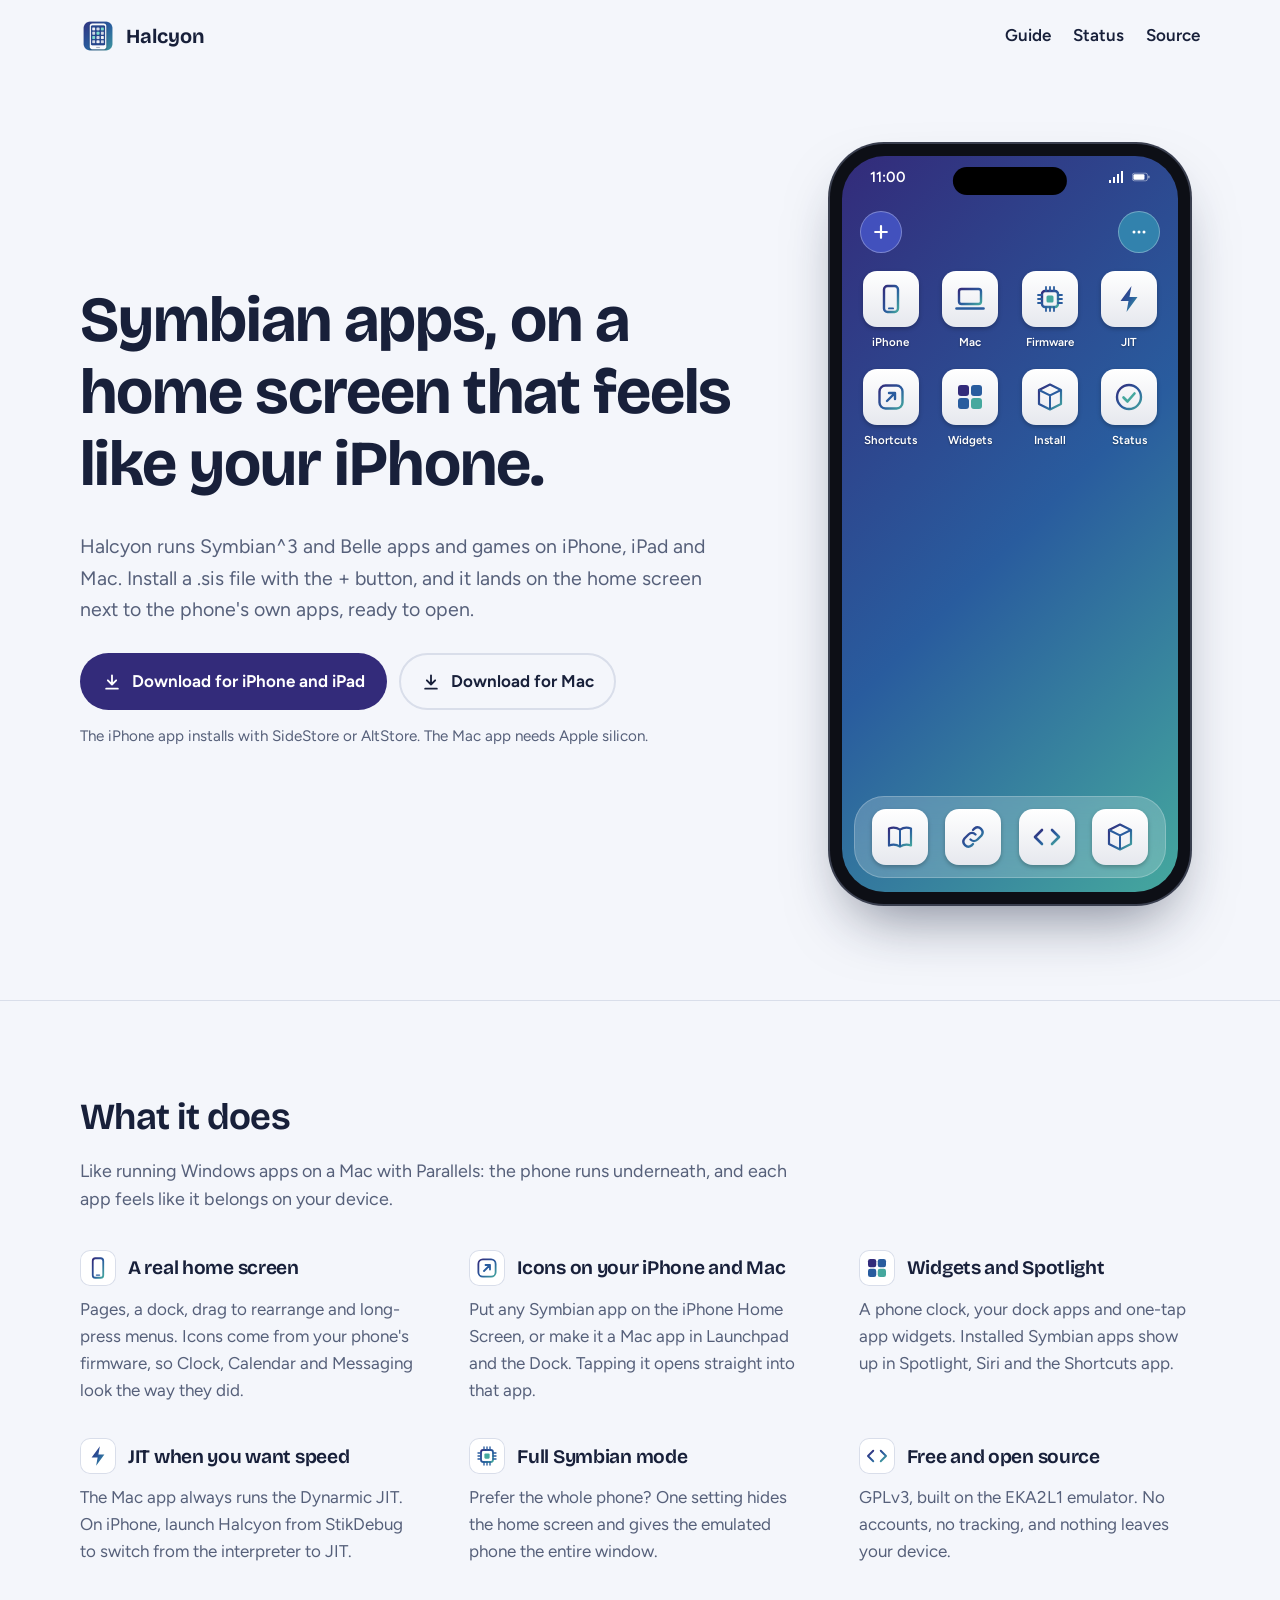
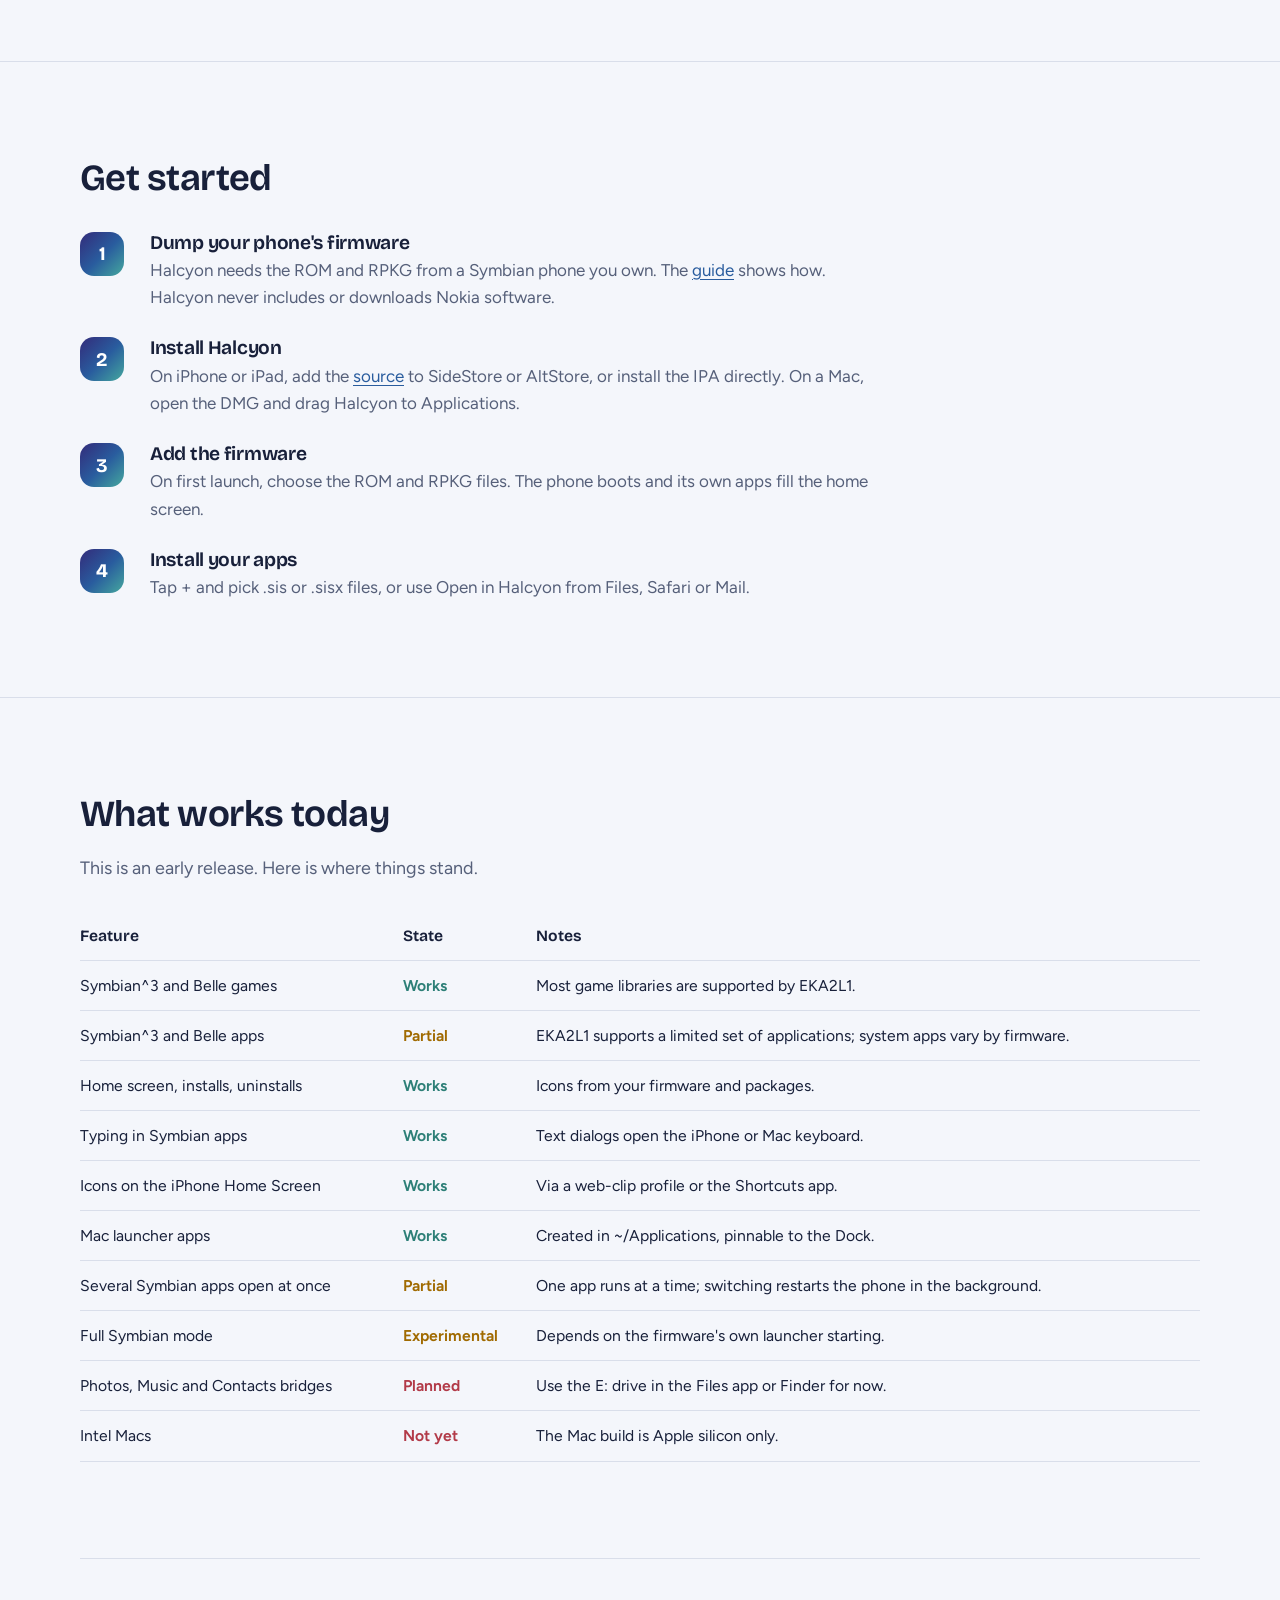
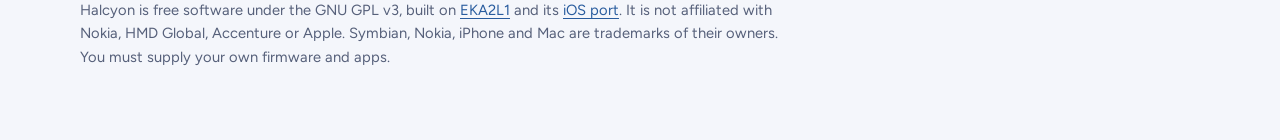
==== site/index.html @ ec20c29f "Halcyon: Symbian emulator shell for iPhone, iPad and Mac SwiftUI home screen over the EKA2L1 core (i" ====
<!doctype html>
<html lang="en">
<head>
  <meta charset="utf-8">
  <meta name="viewport" content="width=device-width, initial-scale=1">
  <title>Halcyon · Symbian apps on iPhone, iPad and Mac</title>
  <meta name="description" content="Halcyon runs Symbian^3 and Belle apps on iPhone, iPad and Mac from an iPhone-style home screen. Free and open source, built on EKA2L1.">
  <meta name="theme-color" content="#332b7a">
  <link rel="icon" href="assets/favicon.png">
  <link rel="apple-touch-icon" href="assets/apple-touch-icon.png">
  <link rel="preconnect" href="https://fonts.googleapis.com">
  <link rel="preconnect" href="https://fonts.gstatic.com" crossorigin>
  <link href="https://fonts.googleapis.com/css2?family=Bricolage+Grotesque:opsz,wght@12..96,600;12..96,700&family=Figtree:wght@400;500;600;700&display=swap" rel="stylesheet">
  <link rel="stylesheet" href="style.css">
</head>
<body>
  <svg width="0" height="0" style="position:absolute" aria-hidden="true">
    <defs>
      <linearGradient id="g" x1="0" y1="0" x2="1" y2="1">
        <stop offset="0" stop-color="#332b7a"/><stop offset=".55" stop-color="#295c9e"/><stop offset="1" stop-color="#45a89e"/>
      </linearGradient>
    </defs>
    <symbol id="i-phone" viewBox="0 0 32 32"><rect x="9" y="3" width="14" height="26" rx="3.5" fill="none" stroke="url(#g)" stroke-width="2.4"/><rect x="13" y="24.5" width="6" height="1.8" rx=".9" fill="#295c9e"/></symbol>
    <symbol id="i-mac" viewBox="0 0 32 32"><rect x="5" y="6" width="22" height="15" rx="2.5" fill="none" stroke="url(#g)" stroke-width="2.4"/><path d="M2.5 25.5h27" stroke="#295c9e" stroke-width="2.6" stroke-linecap="round"/></symbol>
    <symbol id="i-book" viewBox="0 0 32 32"><path d="M5 7.5c4-1.6 7.5-1.2 11 1.2 3.5-2.4 7-2.8 11-1.2v17c-4-1.6-7.5-1.2-11 1.2-3.5-2.4-7-2.8-11-1.2z" fill="none" stroke="url(#g)" stroke-width="2.2" stroke-linejoin="round"/><path d="M16 8.7v17" stroke="#295c9e" stroke-width="2"/></symbol>
    <symbol id="i-bolt" viewBox="0 0 32 32"><path d="M18.5 3 7.5 18h8l-2 11 11-15h-8z" fill="url(#g)"/></symbol>
    <symbol id="i-chip" viewBox="0 0 32 32"><rect x="8" y="8" width="16" height="16" rx="3" fill="none" stroke="url(#g)" stroke-width="2.4"/><rect x="12.5" y="12.5" width="7" height="7" rx="1.5" fill="#45a89e"/><path d="M12 4v4M16 4v4M20 4v4M12 24v4M16 24v4M20 24v4M4 12h4M4 16h4M4 20h4M24 12h4M24 16h4M24 20h4" stroke="#295c9e" stroke-width="1.8" stroke-linecap="round"/></symbol>
    <symbol id="i-shortcut" viewBox="0 0 32 32"><rect x="4.5" y="4.5" width="23" height="23" rx="6" fill="none" stroke="url(#g)" stroke-width="2.4"/><path d="M12 20 20 12M14 12h6v6" fill="none" stroke="#295c9e" stroke-width="2.4" stroke-linecap="round" stroke-linejoin="round"/></symbol>
    <symbol id="i-widgets" viewBox="0 0 32 32"><rect x="4" y="4" width="11" height="11" rx="3" fill="#332b7a"/><rect x="17" y="4" width="11" height="11" rx="3" fill="#295c9e"/><rect x="4" y="17" width="11" height="11" rx="3" fill="#295c9e"/><rect x="17" y="17" width="11" height="11" rx="3" fill="#45a89e"/></symbol>
    <symbol id="i-code" viewBox="0 0 32 32"><path d="m11 9-7 7 7 7M21 9l7 7-7 7" fill="none" stroke="url(#g)" stroke-width="2.6" stroke-linecap="round" stroke-linejoin="round"/></symbol>
    <symbol id="i-check" viewBox="0 0 32 32"><circle cx="16" cy="16" r="12" fill="none" stroke="url(#g)" stroke-width="2.4"/><path d="m10.5 16.5 4 4 7-8" fill="none" stroke="#45a89e" stroke-width="2.6" stroke-linecap="round" stroke-linejoin="round"/></symbol>
    <symbol id="i-box" viewBox="0 0 32 32"><path d="M16 3.5 27 9v14l-11 5.5L5 23V9z" fill="none" stroke="url(#g)" stroke-width="2.2" stroke-linejoin="round"/><path d="M5 9l11 5.5L27 9M16 14.5V28" fill="none" stroke="#295c9e" stroke-width="2"/></symbol>
    <symbol id="i-link" viewBox="0 0 32 32"><path d="M13.5 18.5a5 5 0 0 0 7 0l4-4a5 5 0 0 0-7-7l-1.5 1.5M18.5 13.5a5 5 0 0 0-7 0l-4 4a5 5 0 0 0 7 7l1.5-1.5" fill="none" stroke="url(#g)" stroke-width="2.4" stroke-linecap="round"/></symbol>
    <symbol id="i-plus" viewBox="0 0 24 24"><path d="M12 5v14M5 12h14" stroke="currentColor" stroke-width="2.6" stroke-linecap="round"/></symbol>
    <symbol id="i-more" viewBox="0 0 24 24"><circle cx="6" cy="12" r="1.8" fill="currentColor"/><circle cx="12" cy="12" r="1.8" fill="currentColor"/><circle cx="18" cy="12" r="1.8" fill="currentColor"/></symbol>
    <symbol id="i-dl" viewBox="0 0 24 24"><path d="M12 4v11m-5-5 5 5 5-5M5 20h14" fill="none" stroke="currentColor" stroke-width="2.2" stroke-linecap="round" stroke-linejoin="round"/></symbol>
  </svg>

  <header class="wrap site-header">
    <a class="brand" href="./"><img src="assets/icon-512.png" alt="">Halcyon</a>
    <nav class="site-nav" aria-label="Main">
      <a href="guide.html">Guide</a>
      <a href="#status">Status</a>
      <a href="https://github.com/__REPO__">Source</a>
    </nav>
  </header>

  <main>
    <section class="wrap hero">
      <div>
        <h1>Symbian apps, on a home screen that feels like your iPhone.</h1>
        <p class="lede">Halcyon runs Symbian^3 and Belle apps and games on iPhone, iPad and Mac. Install a .sis file with the + button, and it lands on the home screen next to the phone's own apps, ready to open.</p>
        <div class="downloads">
          <a class="button primary" id="dl-ipa" href="https://github.com/__REPO__/releases/latest">
            <svg aria-hidden="true"><use href="#i-dl"/></svg>Download for iPhone and iPad
          </a>
          <a class="button secondary" id="dl-dmg" href="https://github.com/__REPO__/releases/latest">
            <svg aria-hidden="true"><use href="#i-dl"/></svg>Download for Mac
          </a>
        </div>
        <p class="release-line" id="release-line">The iPhone app installs with SideStore or AltStore. The Mac app needs Apple silicon.</p>
      </div>

      <div class="phone" aria-label="Halcyon's home screen. Each icon opens a part of this site.">
        <div class="screen">
          <div class="island" aria-hidden="true"></div>
          <div class="status" aria-hidden="true">
            <span class="clock" id="clock">9:41</span>
            <span class="icons">
              <svg viewBox="0 0 18 12"><path d="M1 9h2v3H1zM5 6h2v6H5zM9 3h2v9H9zM13 0h2v12h-2z" fill="#fff"/></svg>
              <svg viewBox="0 0 26 12"><rect x=".5" y=".5" width="22" height="11" rx="3" fill="none" stroke="#fff" opacity=".6"/><rect x="2" y="2" width="16" height="8" rx="1.6" fill="#fff"/><rect x="23.5" y="4" width="1.8" height="4" rx=".9" fill="#fff" opacity=".6"/></svg>
            </span>
          </div>

          <div class="home-top">
            <button class="round plus" type="button" id="plus" aria-label="What the + button does" aria-controls="sheet">
              <svg aria-hidden="true"><use href="#i-plus"/></svg>
            </button>
            <a class="round more" href="guide.html#start" aria-label="Guide">
              <svg aria-hidden="true"><use href="#i-more"/></svg>
            </a>
          </div>

          <ul class="grid">
            <li><a class="app" id="tile-ipa" href="https://github.com/__REPO__/releases/latest"><span class="tile"><svg aria-hidden="true"><use href="#i-phone"/></svg></span>iPhone</a></li>
            <li><a class="app" id="tile-dmg" href="https://github.com/__REPO__/releases/latest"><span class="tile"><svg aria-hidden="true"><use href="#i-mac"/></svg></span>Mac</a></li>
            <li><a class="app" href="guide.html#firmware"><span class="tile"><svg aria-hidden="true"><use href="#i-chip"/></svg></span>Firmware</a></li>
            <li><a class="app" href="guide.html#jit"><span class="tile"><svg aria-hidden="true"><use href="#i-bolt"/></svg></span>JIT</a></li>
            <li><a class="app" href="guide.html#shortcuts"><span class="tile"><svg aria-hidden="true"><use href="#i-shortcut"/></svg></span>Shortcuts</a></li>
            <li><a class="app" href="guide.html#widgets"><span class="tile"><svg aria-hidden="true"><use href="#i-widgets"/></svg></span>Widgets</a></li>
            <li><a class="app" href="guide.html#iphone"><span class="tile"><svg aria-hidden="true"><use href="#i-box"/></svg></span>Install</a></li>
            <li><a class="app" href="#status"><span class="tile"><svg aria-hidden="true"><use href="#i-check"/></svg></span>Status</a></li>
          </ul>

          <div class="dock">
            <a class="app" href="guide.html"><span class="tile"><svg aria-hidden="true"><use href="#i-book"/></svg></span><span class="name">Guide</span></a>
            <a class="app" href="apps.json"><span class="tile"><svg aria-hidden="true"><use href="#i-link"/></svg></span><span class="name">SideStore and AltStore source</span></a>
            <a class="app" href="https://github.com/__REPO__"><span class="tile"><svg aria-hidden="true"><use href="#i-code"/></svg></span><span class="name">Source code</span></a>
            <a class="app" href="https://github.com/__REPO__/releases"><span class="tile"><svg aria-hidden="true"><use href="#i-box"/></svg></span><span class="name">All releases</span></a>
          </div>

          <div class="sheet" id="sheet" role="dialog" aria-modal="false" aria-labelledby="sheet-title" data-open="false" hidden>
            <h3 id="sheet-title">The + button installs apps</h3>
            <p>In Halcyon, + opens the file picker. Choose a .sis or .sisx file and the app installs into the emulated phone, then appears on the next free spot on the home screen.</p>
            <button class="close" type="button" id="sheet-close">Got it</button>
          </div>
        </div>
      </div>
    </section>

    <section class="section" id="features">
      <div class="wrap">
        <h2>What it does</h2>
        <p class="intro">Like running Windows apps on a Mac with Parallels: the phone runs underneath, and each app feels like it belongs on your device.</p>
        <div class="features">
          <div class="feature">
            <h3><svg aria-hidden="true"><use href="#i-phone"/></svg>A real home screen</h3>
            <p>Pages, a dock, drag to rearrange and long-press menus. Icons come from your phone's firmware, so Clock, Calendar and Messaging look the way they did.</p>
          </div>
          <div class="feature">
            <h3><svg aria-hidden="true"><use href="#i-shortcut"/></svg>Icons on your iPhone and Mac</h3>
            <p>Put any Symbian app on the iPhone Home Screen, or make it a Mac app in Launchpad and the Dock. Tapping it opens straight into that app.</p>
          </div>
          <div class="feature">
            <h3><svg aria-hidden="true"><use href="#i-widgets"/></svg>Widgets and Spotlight</h3>
            <p>A phone clock, your dock apps and one-tap app widgets. Installed Symbian apps show up in Spotlight, Siri and the Shortcuts app.</p>
          </div>
          <div class="feature">
            <h3><svg aria-hidden="true"><use href="#i-bolt"/></svg>JIT when you want speed</h3>
            <p>The Mac app always runs the Dynarmic JIT. On iPhone, launch Halcyon from StikDebug to switch from the interpreter to JIT.</p>
          </div>
          <div class="feature">
            <h3><svg aria-hidden="true"><use href="#i-chip"/></svg>Full Symbian mode</h3>
            <p>Prefer the whole phone? One setting hides the home screen and gives the emulated phone the entire window.</p>
          </div>
          <div class="feature">
            <h3><svg aria-hidden="true"><use href="#i-code"/></svg>Free and open source</h3>
            <p>GPLv3, built on the EKA2L1 emulator. No accounts, no tracking, and nothing leaves your device.</p>
          </div>
        </div>
      </div>
    </section>

    <section class="section" id="install">
      <div class="wrap">
        <h2>Get started</h2>
        <ol class="steps">
          <li>
            <div>
              <h3>Dump your phone's firmware</h3>
              <p>Halcyon needs the ROM and RPKG from a Symbian phone you own. The <a href="guide.html#firmware">guide</a> shows how. Halcyon never includes or downloads Nokia software.</p>
            </div>
          </li>
          <li>
            <div>
              <h3>Install Halcyon</h3>
              <p>On iPhone or iPad, add the <a href="apps.json">source</a> to SideStore or AltStore, or install the IPA directly. On a Mac, open the DMG and drag Halcyon to Applications.</p>
            </div>
          </li>
          <li>
            <div>
              <h3>Add the firmware</h3>
              <p>On first launch, choose the ROM and RPKG files. The phone boots and its own apps fill the home screen.</p>
            </div>
          </li>
          <li>
            <div>
              <h3>Install your apps</h3>
              <p>Tap + and pick .sis or .sisx files, or use Open in Halcyon from Files, Safari or Mail.</p>
            </div>
          </li>
        </ol>
      </div>
    </section>

    <section class="section" id="status">
      <div class="wrap">
        <h2>What works today</h2>
        <p class="intro">This is an early release. Here is where things stand.</p>
        <table class="status-table">
          <thead><tr><th scope="col">Feature</th><th scope="col">State</th><th scope="col">Notes</th></tr></thead>
          <tbody>
            <tr><td>Symbian^3 and Belle games</td><td class="state yes">Works</td><td>Most game libraries are supported by EKA2L1.</td></tr>
            <tr><td>Symbian^3 and Belle apps</td><td class="state partial">Partial</td><td>EKA2L1 supports a limited set of applications; system apps vary by firmware.</td></tr>
            <tr><td>Home screen, installs, uninstalls</td><td class="state yes">Works</td><td>Icons from your firmware and packages.</td></tr>
            <tr><td>Typing in Symbian apps</td><td class="state yes">Works</td><td>Text dialogs open the iPhone or Mac keyboard.</td></tr>
            <tr><td>Icons on the iPhone Home Screen</td><td class="state yes">Works</td><td>Via a web-clip profile or the Shortcuts app.</td></tr>
            <tr><td>Mac launcher apps</td><td class="state yes">Works</td><td>Created in ~/Applications, pinnable to the Dock.</td></tr>
            <tr><td>Several Symbian apps open at once</td><td class="state partial">Partial</td><td>One app runs at a time; switching restarts the phone in the background.</td></tr>
            <tr><td>Full Symbian mode</td><td class="state partial">Experimental</td><td>Depends on the firmware's own launcher starting.</td></tr>
            <tr><td>Photos, Music and Contacts bridges</td><td class="state no">Planned</td><td>Use the E: drive in the Files app or Finder for now.</td></tr>
            <tr><td>Intel Macs</td><td class="state no">Not yet</td><td>The Mac build is Apple silicon only.</td></tr>
          </tbody>
        </table>
      </div>
    </section>
  </main>

  <footer class="wrap site-footer">
    <p>Halcyon is free software under the GNU GPL v3, built on <a href="https://github.com/EKA2L1/EKA2L1">EKA2L1</a> and its <a href="https://github.com/mtwm1234/EKA2L1_IOS">iOS port</a>. It is not affiliated with Nokia, HMD Global, Accenture or Apple. Symbian, Nokia, iPhone and Mac are trademarks of their owners. You must supply your own firmware and apps.</p>
  </footer>

  <script src="app.js" defer></script>
</body>
</html>
---- site/style.css ----
/* Halcyon website. Palette taken from the app's wallpaper and icon. */
:root {
  --indigo: #332b7a;
  --cobalt: #295c9e;
  --teal: #45a89e;
  --teal-deep: #2d7f77;
  --paper: #f4f6fb;
  --ink: #18203a;
  --muted: #56607a;
  --line: #d9deea;
  --tile: #ffffff;
  --radius-s: 10px;
  --radius-m: 18px;
  --wallpaper: linear-gradient(135deg, #332b7a 0%, #295c9e 52%, #45a89e 100%);
  --measure: 66ch;
  --display: "Bricolage Grotesque", "Avenir Next", system-ui, sans-serif;
  --body: "Figtree", system-ui, -apple-system, "Segoe UI", sans-serif;
  color-scheme: light;
}

@media (prefers-color-scheme: dark) {
  :root {
    --paper: #12172b;
    --ink: #e8ecf7;
    --muted: #a3acc4;
    --line: #2b3352;
    --tile: #f7f8fc;
    color-scheme: dark;
  }
}

* { box-sizing: border-box; }

html { scroll-behavior: smooth; }
@media (prefers-reduced-motion: reduce) {
  html { scroll-behavior: auto; }
  *, *::before, *::after { animation: none !important; transition: none !important; }
}

body {
  margin: 0;
  background: var(--paper);
  color: var(--ink);
  font: 400 1.0625rem/1.6 var(--body);
  -webkit-font-smoothing: antialiased;
}

a { color: var(--cobalt); text-underline-offset: 0.18em; }
@media (prefers-color-scheme: dark) { a { color: #8fb3ff; } }
a:focus-visible, button:focus-visible, summary:focus-visible {
  outline: 3px solid var(--teal);
  outline-offset: 3px;
  border-radius: 6px;
}

h1, h2, h3 {
  font-family: var(--display);
  line-height: 1.12;
  letter-spacing: -0.015em;
  margin: 0 0 0.5em;
}
h1 { font-size: clamp(2.4rem, 5.2vw, 4rem); font-weight: 700; }
h2 { font-size: clamp(1.7rem, 3vw, 2.3rem); font-weight: 650; }
h3 { font-size: 1.2rem; font-weight: 650; }
p { margin: 0 0 1em; max-width: var(--measure); }

.wrap { width: min(1120px, 100% - 40px); margin-inline: auto; }

/* ---- Header ---------------------------------------------------------- */
.site-header {
  display: flex;
  align-items: center;
  justify-content: space-between;
  padding-block: 18px;
}
.brand {
  display: flex;
  align-items: center;
  gap: 10px;
  font: 700 1.25rem/1 var(--display);
  color: inherit;
  text-decoration: none;
}
.brand img { width: 36px; height: 36px; }
.site-nav { display: flex; gap: 22px; font-weight: 600; }
.site-nav a { color: inherit; text-decoration: none; }
.site-nav a:hover { text-decoration: underline; }

/* ---- Hero ------------------------------------------------------------ */
.hero {
  display: grid;
  grid-template-columns: minmax(0, 1.1fr) minmax(300px, 380px);
  gap: clamp(32px, 6vw, 88px);
  align-items: center;
  padding-block: clamp(24px, 6vw, 72px) clamp(48px, 8vw, 96px);
}
.hero p.lede { font-size: 1.22rem; color: var(--muted); max-width: 34em; }

.downloads { display: flex; flex-wrap: wrap; gap: 12px; margin: 28px 0 14px; }
.button {
  display: inline-flex;
  align-items: center;
  gap: 10px;
  padding: 13px 20px;
  border-radius: 999px;
  font-weight: 650;
  text-decoration: none;
  border: 2px solid transparent;
}
.button svg { width: 20px; height: 20px; flex: none; }
.button.primary { background: var(--indigo); color: #fff; }
.button.primary:hover { background: #3f369a; }
.button.secondary { border-color: var(--line); color: var(--ink); background: transparent; }
.button.secondary:hover { border-color: var(--cobalt); }
.release-line { font-size: 0.95rem; color: var(--muted); }

/* ---- The phone ------------------------------------------------------- */
.phone {
  justify-self: center;
  width: min(100%, 360px);
  aspect-ratio: 9 / 19;
  border-radius: 54px;
  padding: 12px;
  background: #0d0f16;
  box-shadow: 0 0 0 2px #3a3f4f, 0 30px 60px -20px rgba(24, 32, 58, 0.55);
  position: relative;
}
.screen {
  position: relative;
  height: 100%;
  border-radius: 43px;
  overflow: hidden;
  background: var(--wallpaper);
  color: #fff;
  display: flex;
  flex-direction: column;
}
.island {
  position: absolute;
  top: 11px;
  left: 50%;
  width: 34%;
  height: 28px;
  transform: translateX(-50%);
  background: #000;
  border-radius: 20px;
  z-index: 3;
}
.status {
  display: flex;
  justify-content: space-between;
  padding: 14px 28px 0;
  font: 600 0.92rem/1 var(--body);
}
.status .clock { min-width: 3em; }
.status .icons { display: flex; gap: 6px; align-items: center; }
.status svg { width: 18px; height: 12px; }

.home-top {
  display: flex;
  justify-content: space-between;
  padding: 26px 18px 10px;
}
.round {
  width: 42px;
  height: 42px;
  border-radius: 50%;
  border: 1px solid rgba(255, 255, 255, 0.3);
  display: grid;
  place-items: center;
  color: #fff;
  cursor: pointer;
  font: inherit;
}
.round svg { width: 20px; height: 20px; }
.round.plus { background: rgba(70, 86, 200, 0.85); }
.round.more { background: rgba(52, 140, 178, 0.85); }

.grid {
  display: grid;
  grid-template-columns: repeat(4, 1fr);
  gap: 18px 6px;
  padding: 8px 12px;
  list-style: none;
  margin: 0;
}
.app {
  display: flex;
  flex-direction: column;
  align-items: center;
  gap: 6px;
  color: #fff;
  text-decoration: none;
  font-size: 0.72rem;
  font-weight: 600;
  text-shadow: 0 1px 2px rgba(0, 0, 0, 0.4);
  border-radius: 14px;
}
.app .tile {
  width: 56px;
  height: 56px;
  border-radius: 14px;
  background: linear-gradient(#fff, #e6e8ee);
  box-shadow: 0 2px 4px rgba(0, 0, 0, 0.25);
  display: grid;
  place-items: center;
  transition: transform 0.15s ease;
}
.app:hover .tile, .app:focus-visible .tile { transform: scale(1.06); }
.app:active .tile { transform: scale(0.94); }
.app .tile svg { width: 32px; height: 32px; }

.dock {
  margin: auto 12px 14px;
  padding: 12px 8px;
  border-radius: 30px;
  background: rgba(255, 255, 255, 0.2);
  border: 1px solid rgba(255, 255, 255, 0.22);
  backdrop-filter: blur(16px);
  -webkit-backdrop-filter: blur(16px);
  display: grid;
  grid-template-columns: repeat(4, 1fr);
}
.dock .app span.name {
  position: absolute;
  width: 1px; height: 1px; overflow: hidden; clip: rect(0 0 0 0);
}

.sheet {
  position: absolute;
  inset: auto 10px 10px;
  border-radius: 28px;
  background: rgba(250, 251, 255, 0.97);
  color: var(--ink);
  padding: 20px 20px 18px;
  transform: translateY(115%);
  transition: transform 0.32s cubic-bezier(0.2, 0.9, 0.3, 1);
  z-index: 4;
  box-shadow: 0 -10px 30px rgba(0, 0, 0, 0.25);
}
.sheet[data-open="true"] { transform: translateY(0); }
.sheet h3 { margin-bottom: 0.3em; }
.sheet p { font-size: 0.92rem; color: #45506a; margin-bottom: 0.8em; }
.sheet .close {
  border: 0;
  background: var(--indigo);
  color: #fff;
  font: 600 0.92rem var(--body);
  padding: 9px 16px;
  border-radius: 999px;
  cursor: pointer;
}

/* ---- Sections --------------------------------------------------------- */
.section { padding-block: clamp(56px, 8vw, 96px); border-top: 1px solid var(--line); }
.section > .wrap > p.intro { color: var(--muted); font-size: 1.12rem; }

.features {
  display: grid;
  grid-template-columns: repeat(auto-fit, minmax(260px, 1fr));
  gap: 34px 48px;
  margin: 36px 0 0;
}
.feature h3 { display: flex; align-items: center; gap: 12px; }
.feature h3 svg {
  width: 36px; height: 36px; padding: 6px;
  border-radius: 10px;
  background: var(--tile);
  box-shadow: inset 0 0 0 1px var(--line);
  flex: none;
}
.feature p { color: var(--muted); margin: 0; }

.steps { counter-reset: step; list-style: none; padding: 0; margin: 32px 0 0; display: grid; gap: 26px; }
.steps li {
  counter-increment: step;
  display: grid;
  grid-template-columns: 52px 1fr;
  gap: 18px;
  align-items: start;
}
.steps li::before {
  content: counter(step);
  width: 44px;
  height: 44px;
  border-radius: 14px;
  display: grid;
  place-items: center;
  font: 700 1.2rem var(--display);
  color: #fff;
  background: var(--wallpaper);
}
.steps h3 { margin-bottom: 0.2em; }
.steps p { margin: 0; color: var(--muted); }

table.status-table { width: 100%; border-collapse: collapse; margin-top: 28px; font-size: 0.98rem; }
.status-table th, .status-table td { text-align: left; padding: 12px 14px 12px 0; border-bottom: 1px solid var(--line); vertical-align: top; }
.status-table th { font-family: var(--display); font-weight: 650; }
.state { font-weight: 650; white-space: nowrap; }
.state.yes { color: var(--teal-deep); }
.state.partial { color: #a06a00; }
.state.no { color: #b23a48; }
@media (prefers-color-scheme: dark) {
  .state.yes { color: #6fd3c7; }
  .state.partial { color: #f0b74f; }
  .state.no { color: #ff8796; }
}

.site-footer { padding-block: 40px 56px; color: var(--muted); font-size: 0.92rem; border-top: 1px solid var(--line); }
.site-footer p { max-width: 80ch; }

/* ---- Guide ------------------------------------------------------------ */
.guide { display: grid; grid-template-columns: 220px minmax(0, 1fr); gap: 56px; padding-block: 24px 80px; }
.toc { position: sticky; top: 24px; align-self: start; font-size: 0.95rem; }
.toc ol { list-style: none; padding: 0; margin: 0; display: grid; gap: 8px; }
.toc a { color: var(--muted); text-decoration: none; }
.toc a:hover { color: var(--ink); text-decoration: underline; }
.guide article section { padding-bottom: 28px; margin-bottom: 28px; border-bottom: 1px solid var(--line); scroll-margin-top: 24px; }
.guide article li { margin-bottom: 0.4em; max-width: var(--measure); }
.guide code, .guide kbd {
  font: 0.9em ui-monospace, "SF Mono", Menlo, monospace;
  background: color-mix(in srgb, var(--line) 55%, transparent);
  padding: 0.1em 0.35em;
  border-radius: 5px;
}
.note {
  border-left: 4px solid var(--teal);
  padding: 4px 0 4px 16px;
  margin: 18px 0;
  max-width: var(--measure);
}
.note p { margin: 0; }

/* ---- Small screens ---------------------------------------------------- */
@media (max-width: 860px) {
  .hero { grid-template-columns: 1fr; }
  .phone { width: min(100%, 330px); }
  .guide { grid-template-columns: 1fr; gap: 24px; }
  .toc { position: static; }
  .toc ol { grid-template-columns: repeat(2, minmax(0, 1fr)); }
}
@media (max-width: 520px) {
  .site-nav { gap: 14px; font-size: 0.95rem; }
  .downloads .button { width: 100%; justify-content: center; }
  .status-table th:nth-child(3), .status-table td:nth-child(3) { display: none; }
}
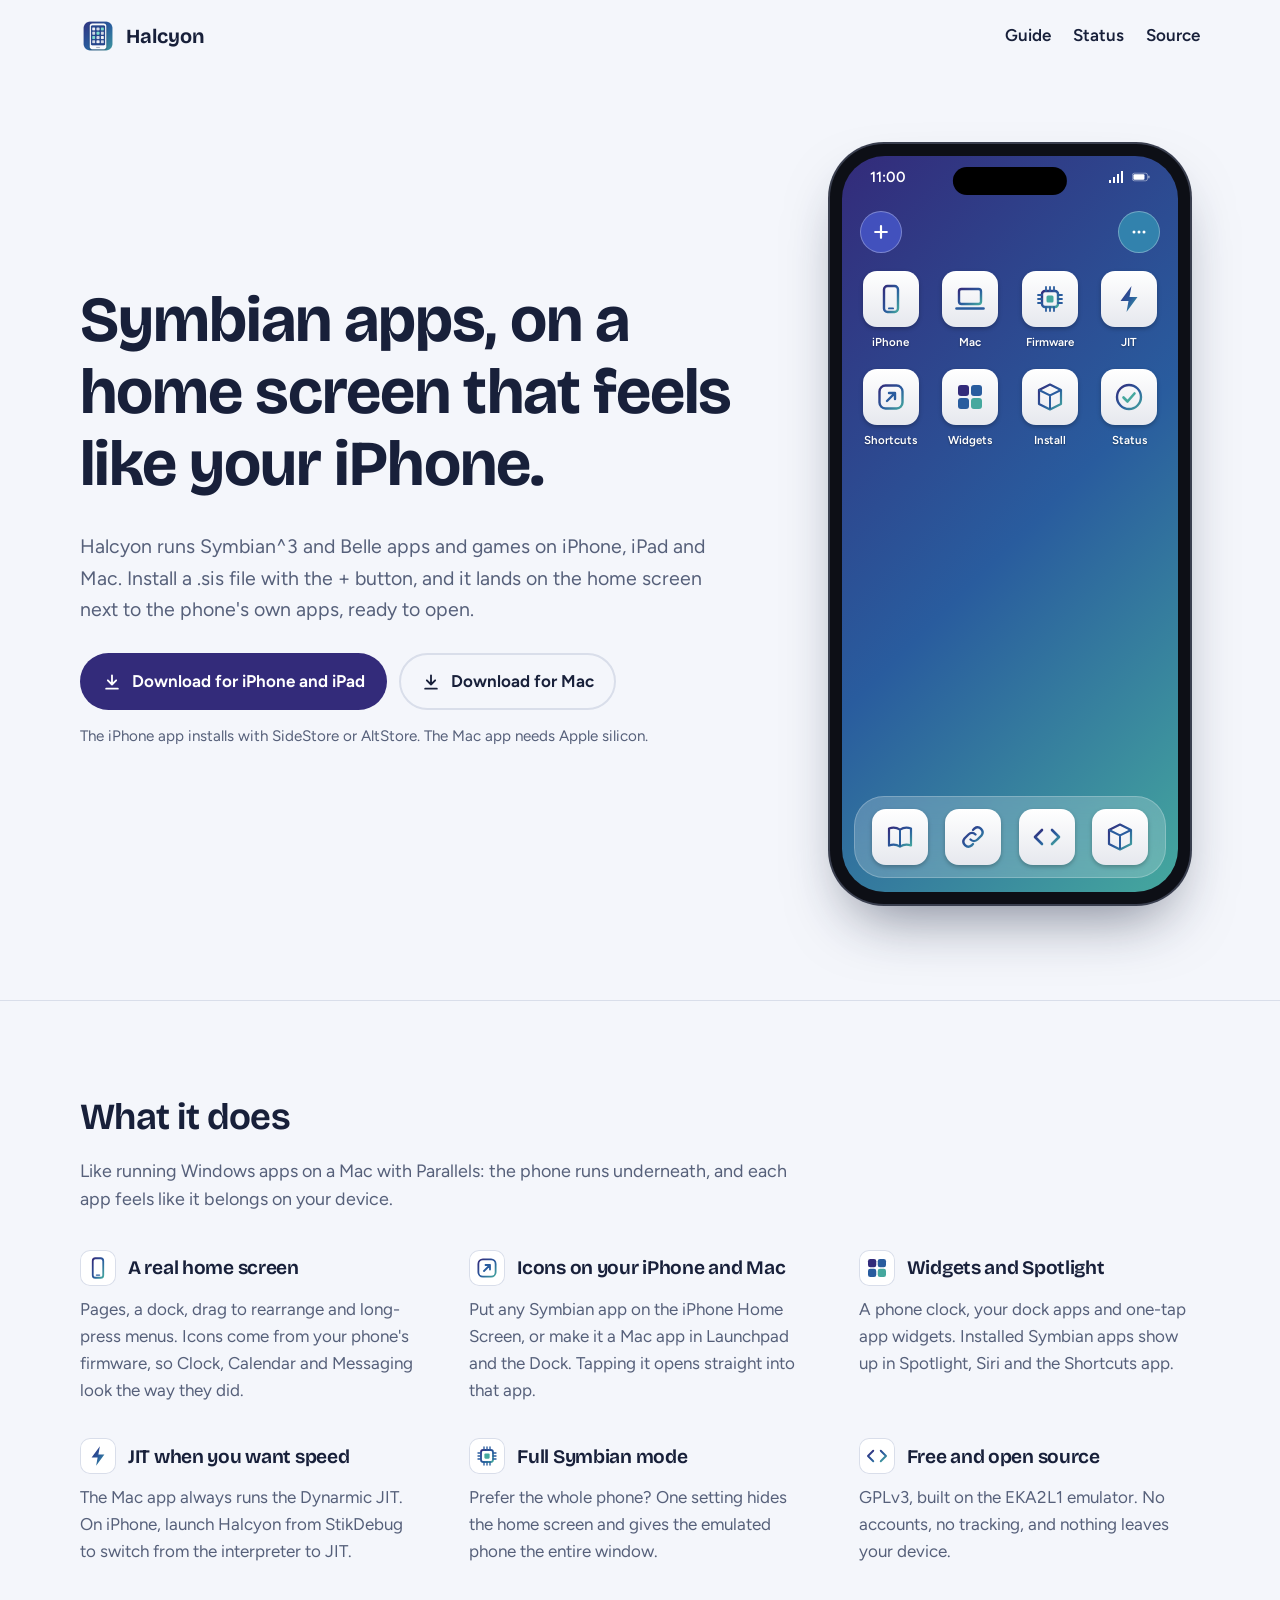
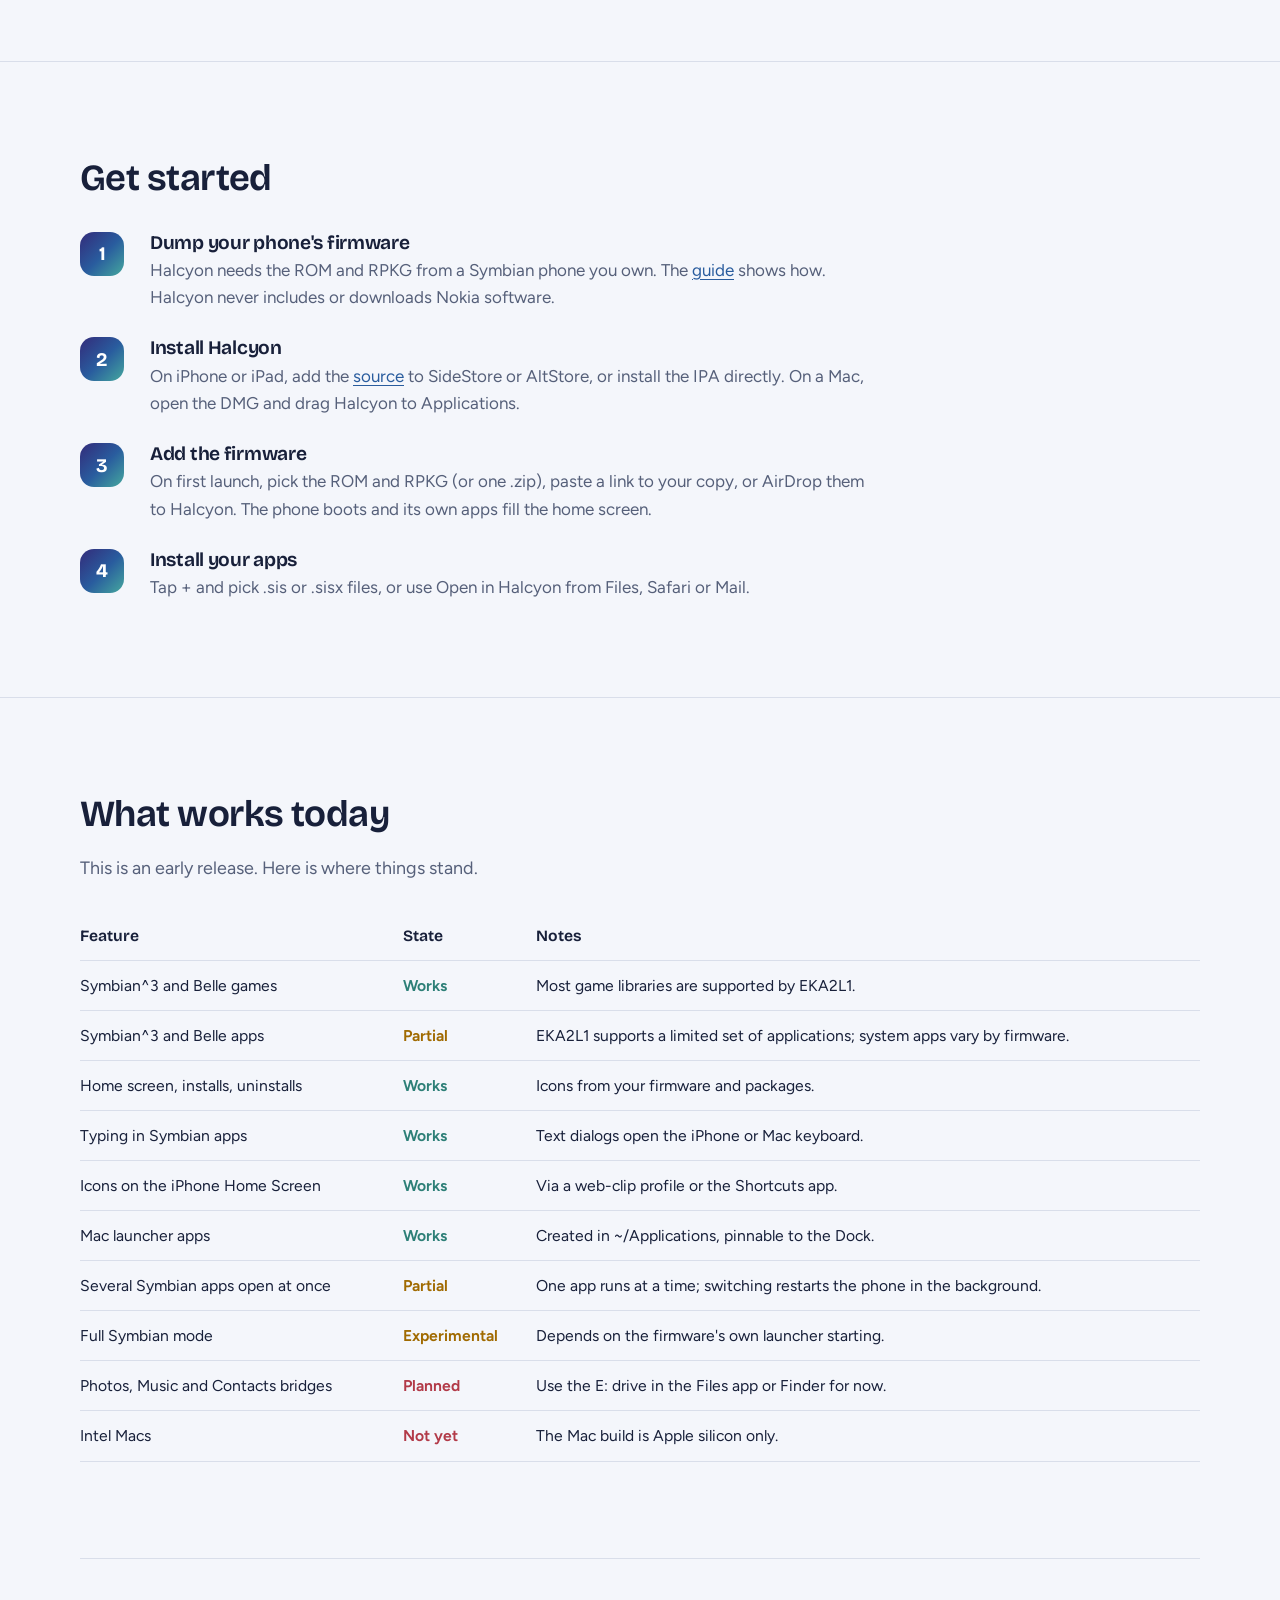
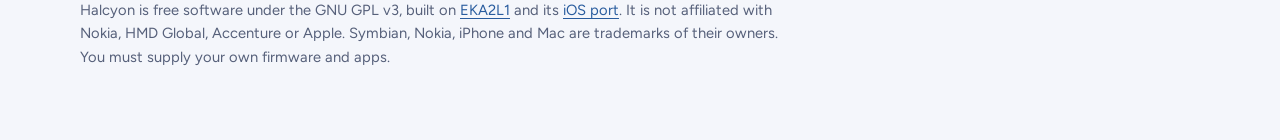
==== commit 63fabbf3: "Easier firmware setup: zip import, Firmware Inbox, import from a link - Choose ROM + RPKG together o" ====
--- a/site/index.html
+++ b/site/index.html
@@ -160,7 +160,7 @@
           <li>
             <div>
               <h3>Add the firmware</h3>
-              <p>On first launch, choose the ROM and RPKG files. The phone boots and its own apps fill the home screen.</p>
+              <p>On first launch, pick the ROM and RPKG (or one .zip), paste a link to your copy, or AirDrop them to Halcyon. The phone boots and its own apps fill the home screen.</p>
             </div>
           </li>
           <li>
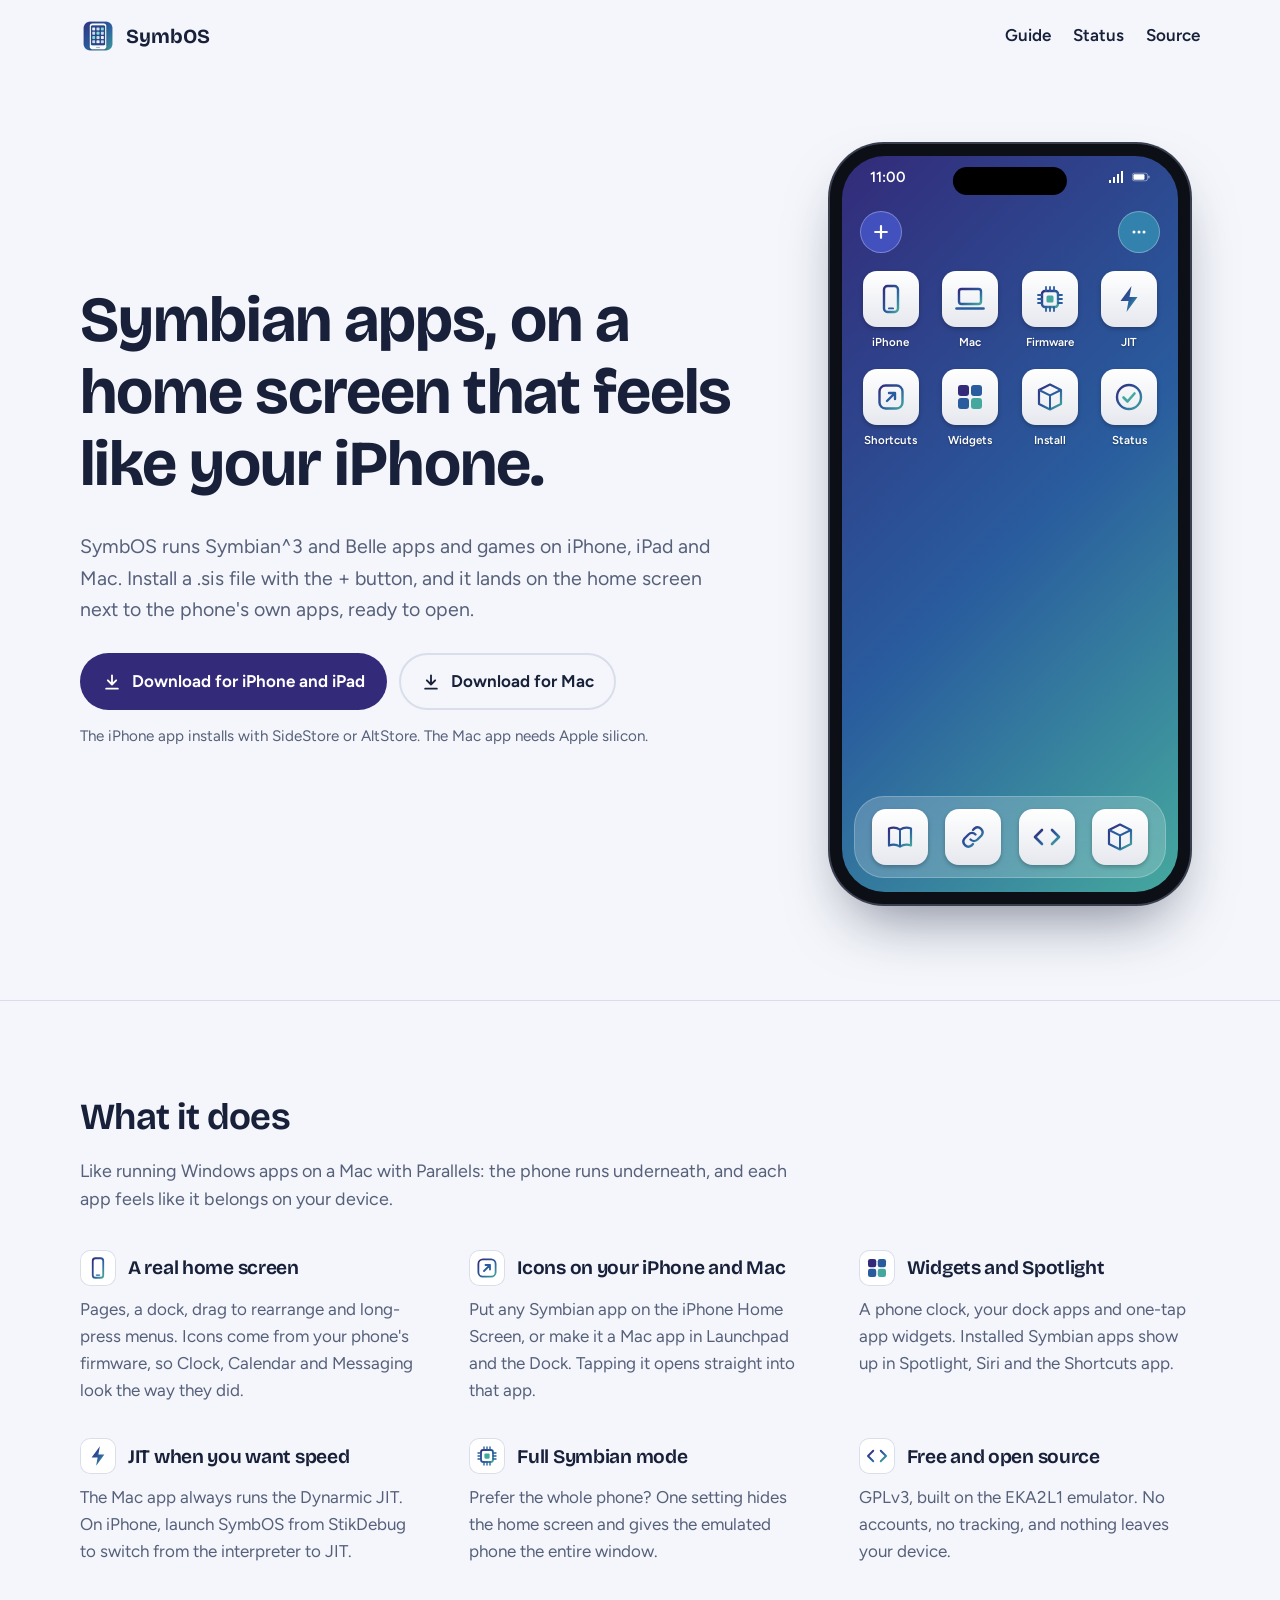
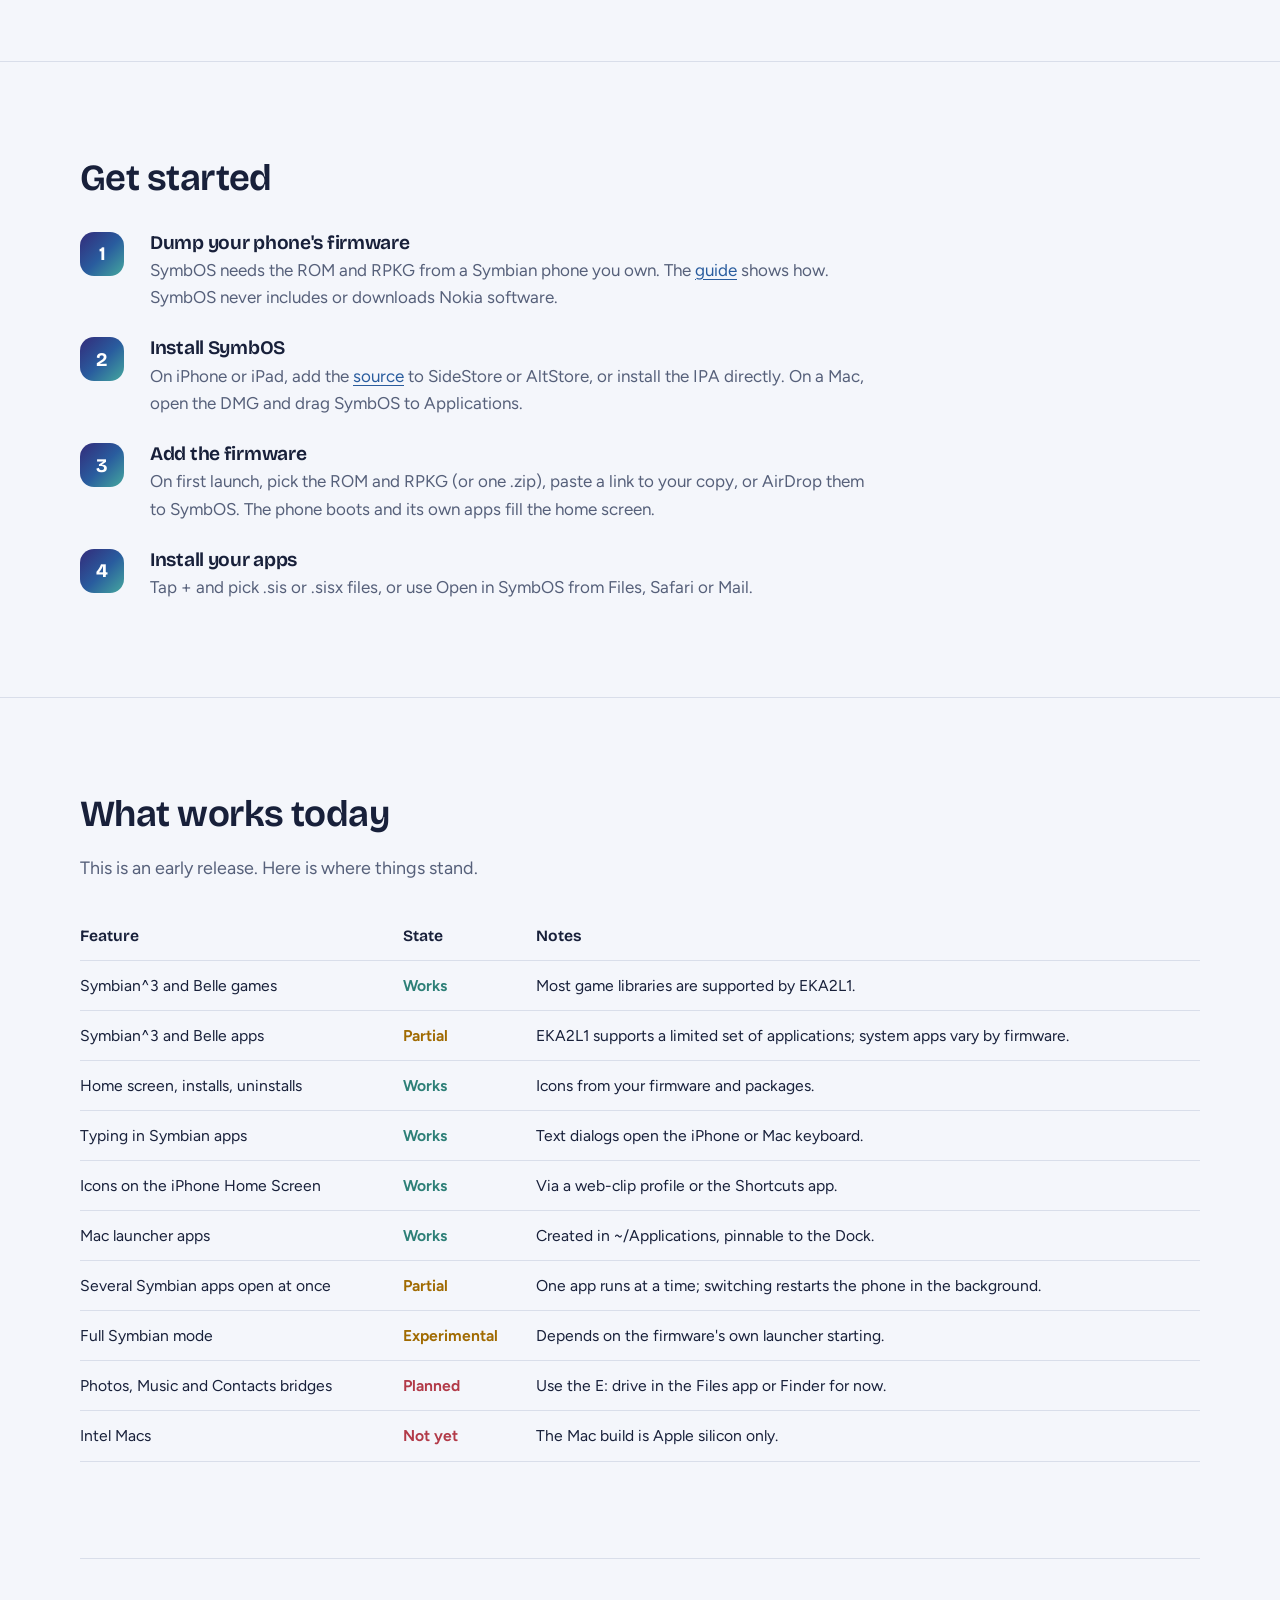
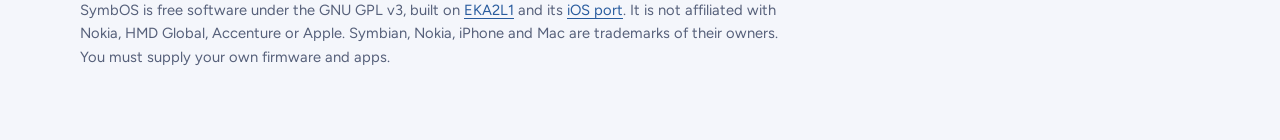
==== commit 9e0af30d: "Rename the app to SymbOS App name, bundle IDs (io.github.harkhowalia1.symbos), App Group, URL scheme" ====
--- a/site/index.html
+++ b/site/index.html
@@ -3,8 +3,8 @@
 <head>
   <meta charset="utf-8">
   <meta name="viewport" content="width=device-width, initial-scale=1">
-  <title>Halcyon · Symbian apps on iPhone, iPad and Mac</title>
-  <meta name="description" content="Halcyon runs Symbian^3 and Belle apps on iPhone, iPad and Mac from an iPhone-style home screen. Free and open source, built on EKA2L1.">
+  <title>SymbOS · Symbian apps on iPhone, iPad and Mac</title>
+  <meta name="description" content="SymbOS runs Symbian^3 and Belle apps on iPhone, iPad and Mac from an iPhone-style home screen. Free and open source, built on EKA2L1.">
   <meta name="theme-color" content="#332b7a">
   <link rel="icon" href="assets/favicon.png">
   <link rel="apple-touch-icon" href="assets/apple-touch-icon.png">
@@ -37,7 +37,7 @@
   </svg>
 
   <header class="wrap site-header">
-    <a class="brand" href="./"><img src="assets/icon-512.png" alt="">Halcyon</a>
+    <a class="brand" href="./"><img src="assets/icon-512.png" alt="">SymbOS</a>
     <nav class="site-nav" aria-label="Main">
       <a href="guide.html">Guide</a>
       <a href="#status">Status</a>
@@ -49,7 +49,7 @@
     <section class="wrap hero">
       <div>
         <h1>Symbian apps, on a home screen that feels like your iPhone.</h1>
-        <p class="lede">Halcyon runs Symbian^3 and Belle apps and games on iPhone, iPad and Mac. Install a .sis file with the + button, and it lands on the home screen next to the phone's own apps, ready to open.</p>
+        <p class="lede">SymbOS runs Symbian^3 and Belle apps and games on iPhone, iPad and Mac. Install a .sis file with the + button, and it lands on the home screen next to the phone's own apps, ready to open.</p>
         <div class="downloads">
           <a class="button primary" id="dl-ipa" href="https://github.com/__REPO__/releases/latest">
             <svg aria-hidden="true"><use href="#i-dl"/></svg>Download for iPhone and iPad
@@ -61,7 +61,7 @@
         <p class="release-line" id="release-line">The iPhone app installs with SideStore or AltStore. The Mac app needs Apple silicon.</p>
       </div>
 
-      <div class="phone" aria-label="Halcyon's home screen. Each icon opens a part of this site.">
+      <div class="phone" aria-label="SymbOS's home screen. Each icon opens a part of this site.">
         <div class="screen">
           <div class="island" aria-hidden="true"></div>
           <div class="status" aria-hidden="true">
@@ -101,7 +101,7 @@
 
           <div class="sheet" id="sheet" role="dialog" aria-modal="false" aria-labelledby="sheet-title" data-open="false" hidden>
             <h3 id="sheet-title">The + button installs apps</h3>
-            <p>In Halcyon, + opens the file picker. Choose a .sis or .sisx file and the app installs into the emulated phone, then appears on the next free spot on the home screen.</p>
+            <p>In SymbOS, + opens the file picker. Choose a .sis or .sisx file and the app installs into the emulated phone, then appears on the next free spot on the home screen.</p>
             <button class="close" type="button" id="sheet-close">Got it</button>
           </div>
         </div>
@@ -127,7 +127,7 @@
           </div>
           <div class="feature">
             <h3><svg aria-hidden="true"><use href="#i-bolt"/></svg>JIT when you want speed</h3>
-            <p>The Mac app always runs the Dynarmic JIT. On iPhone, launch Halcyon from StikDebug to switch from the interpreter to JIT.</p>
+            <p>The Mac app always runs the Dynarmic JIT. On iPhone, launch SymbOS from StikDebug to switch from the interpreter to JIT.</p>
           </div>
           <div class="feature">
             <h3><svg aria-hidden="true"><use href="#i-chip"/></svg>Full Symbian mode</h3>
@@ -148,25 +148,25 @@
           <li>
             <div>
               <h3>Dump your phone's firmware</h3>
-              <p>Halcyon needs the ROM and RPKG from a Symbian phone you own. The <a href="guide.html#firmware">guide</a> shows how. Halcyon never includes or downloads Nokia software.</p>
-            </div>
-          </li>
-          <li>
-            <div>
-              <h3>Install Halcyon</h3>
-              <p>On iPhone or iPad, add the <a href="apps.json">source</a> to SideStore or AltStore, or install the IPA directly. On a Mac, open the DMG and drag Halcyon to Applications.</p>
+              <p>SymbOS needs the ROM and RPKG from a Symbian phone you own. The <a href="guide.html#firmware">guide</a> shows how. SymbOS never includes or downloads Nokia software.</p>
+            </div>
+          </li>
+          <li>
+            <div>
+              <h3>Install SymbOS</h3>
+              <p>On iPhone or iPad, add the <a href="apps.json">source</a> to SideStore or AltStore, or install the IPA directly. On a Mac, open the DMG and drag SymbOS to Applications.</p>
             </div>
           </li>
           <li>
             <div>
               <h3>Add the firmware</h3>
-              <p>On first launch, pick the ROM and RPKG (or one .zip), paste a link to your copy, or AirDrop them to Halcyon. The phone boots and its own apps fill the home screen.</p>
+              <p>On first launch, pick the ROM and RPKG (or one .zip), paste a link to your copy, or AirDrop them to SymbOS. The phone boots and its own apps fill the home screen.</p>
             </div>
           </li>
           <li>
             <div>
               <h3>Install your apps</h3>
-              <p>Tap + and pick .sis or .sisx files, or use Open in Halcyon from Files, Safari or Mail.</p>
+              <p>Tap + and pick .sis or .sisx files, or use Open in SymbOS from Files, Safari or Mail.</p>
             </div>
           </li>
         </ol>
@@ -197,7 +197,7 @@
   </main>
 
   <footer class="wrap site-footer">
-    <p>Halcyon is free software under the GNU GPL v3, built on <a href="https://github.com/EKA2L1/EKA2L1">EKA2L1</a> and its <a href="https://github.com/mtwm1234/EKA2L1_IOS">iOS port</a>. It is not affiliated with Nokia, HMD Global, Accenture or Apple. Symbian, Nokia, iPhone and Mac are trademarks of their owners. You must supply your own firmware and apps.</p>
+    <p>SymbOS is free software under the GNU GPL v3, built on <a href="https://github.com/EKA2L1/EKA2L1">EKA2L1</a> and its <a href="https://github.com/mtwm1234/EKA2L1_IOS">iOS port</a>. It is not affiliated with Nokia, HMD Global, Accenture or Apple. Symbian, Nokia, iPhone and Mac are trademarks of their owners. You must supply your own firmware and apps.</p>
   </footer>
 
   <script src="app.js" defer></script>
--- a/site/style.css
+++ b/site/style.css
@@ -1,4 +1,4 @@
-/* Halcyon website. Palette taken from the app's wallpaper and icon. */
+/* SymbOS website. Palette taken from the app's wallpaper and icon. */
 :root {
   --indigo: #332b7a;
   --cobalt: #295c9e;
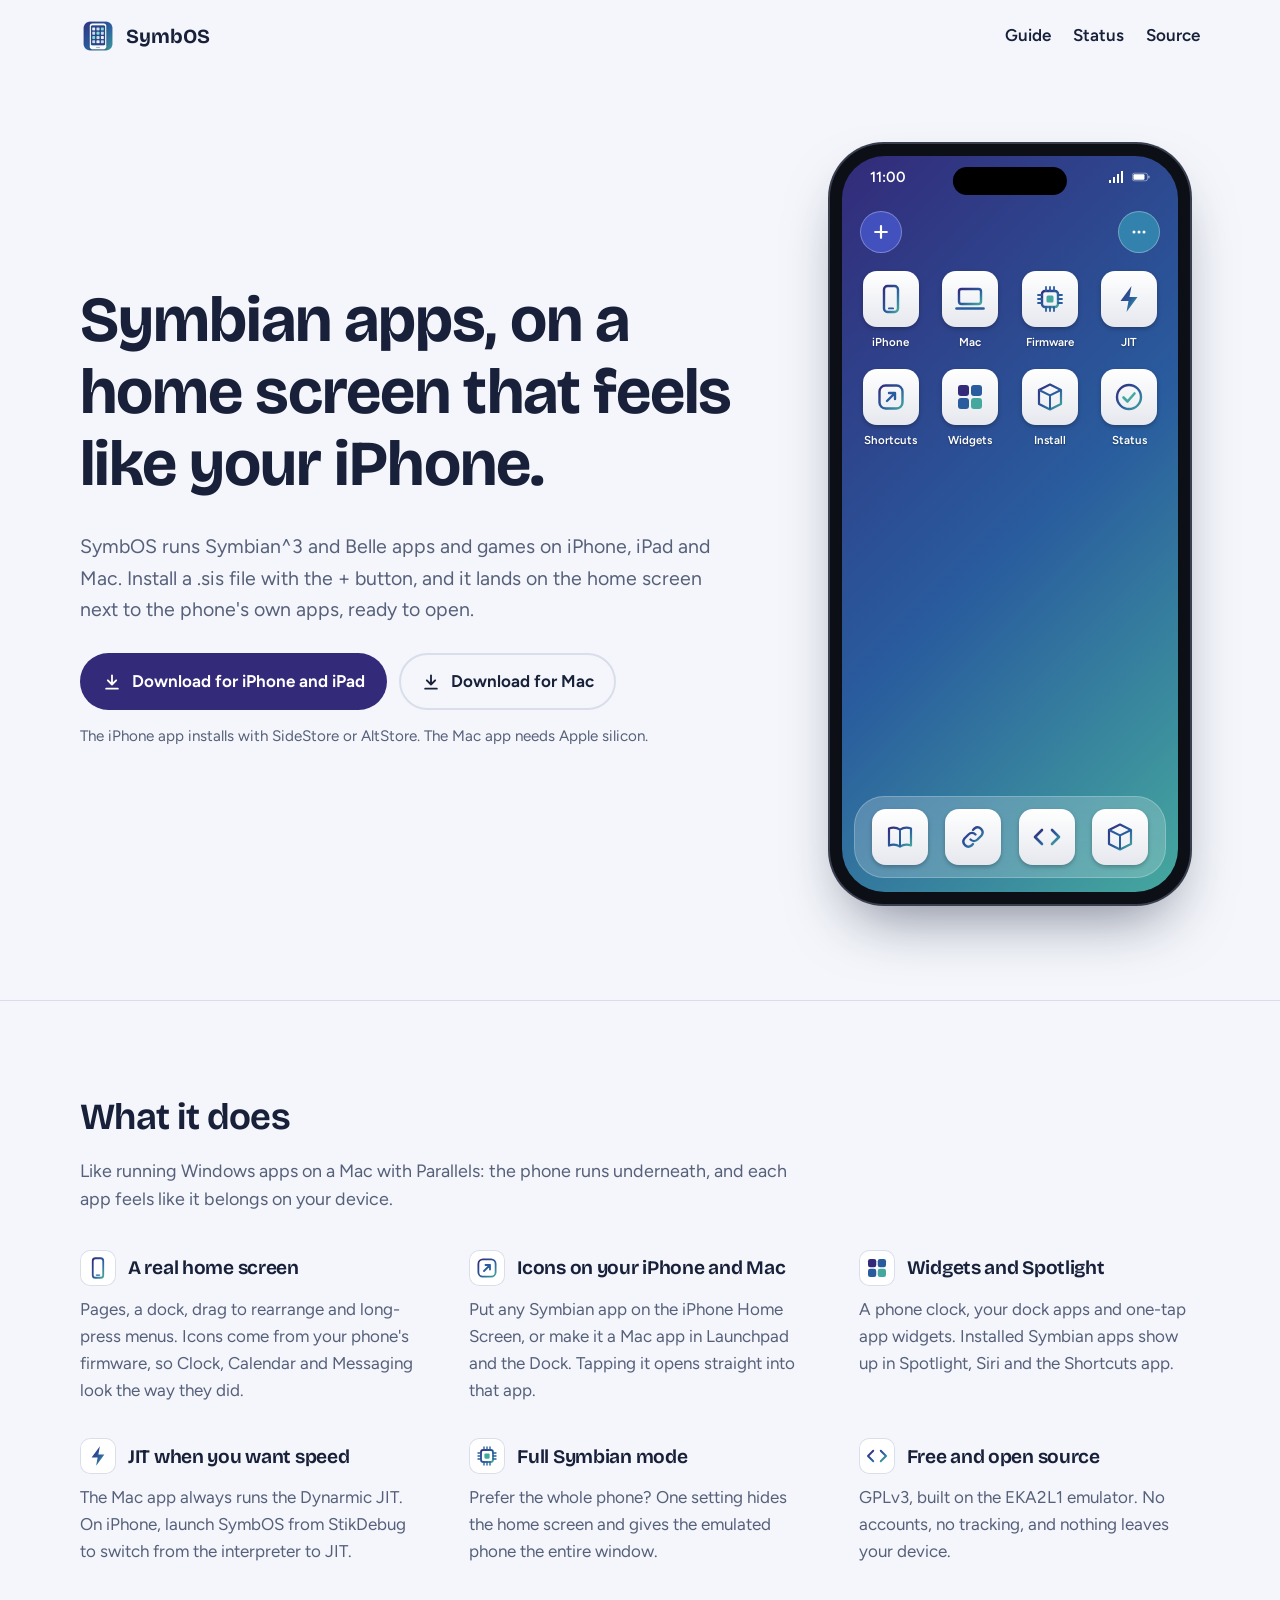
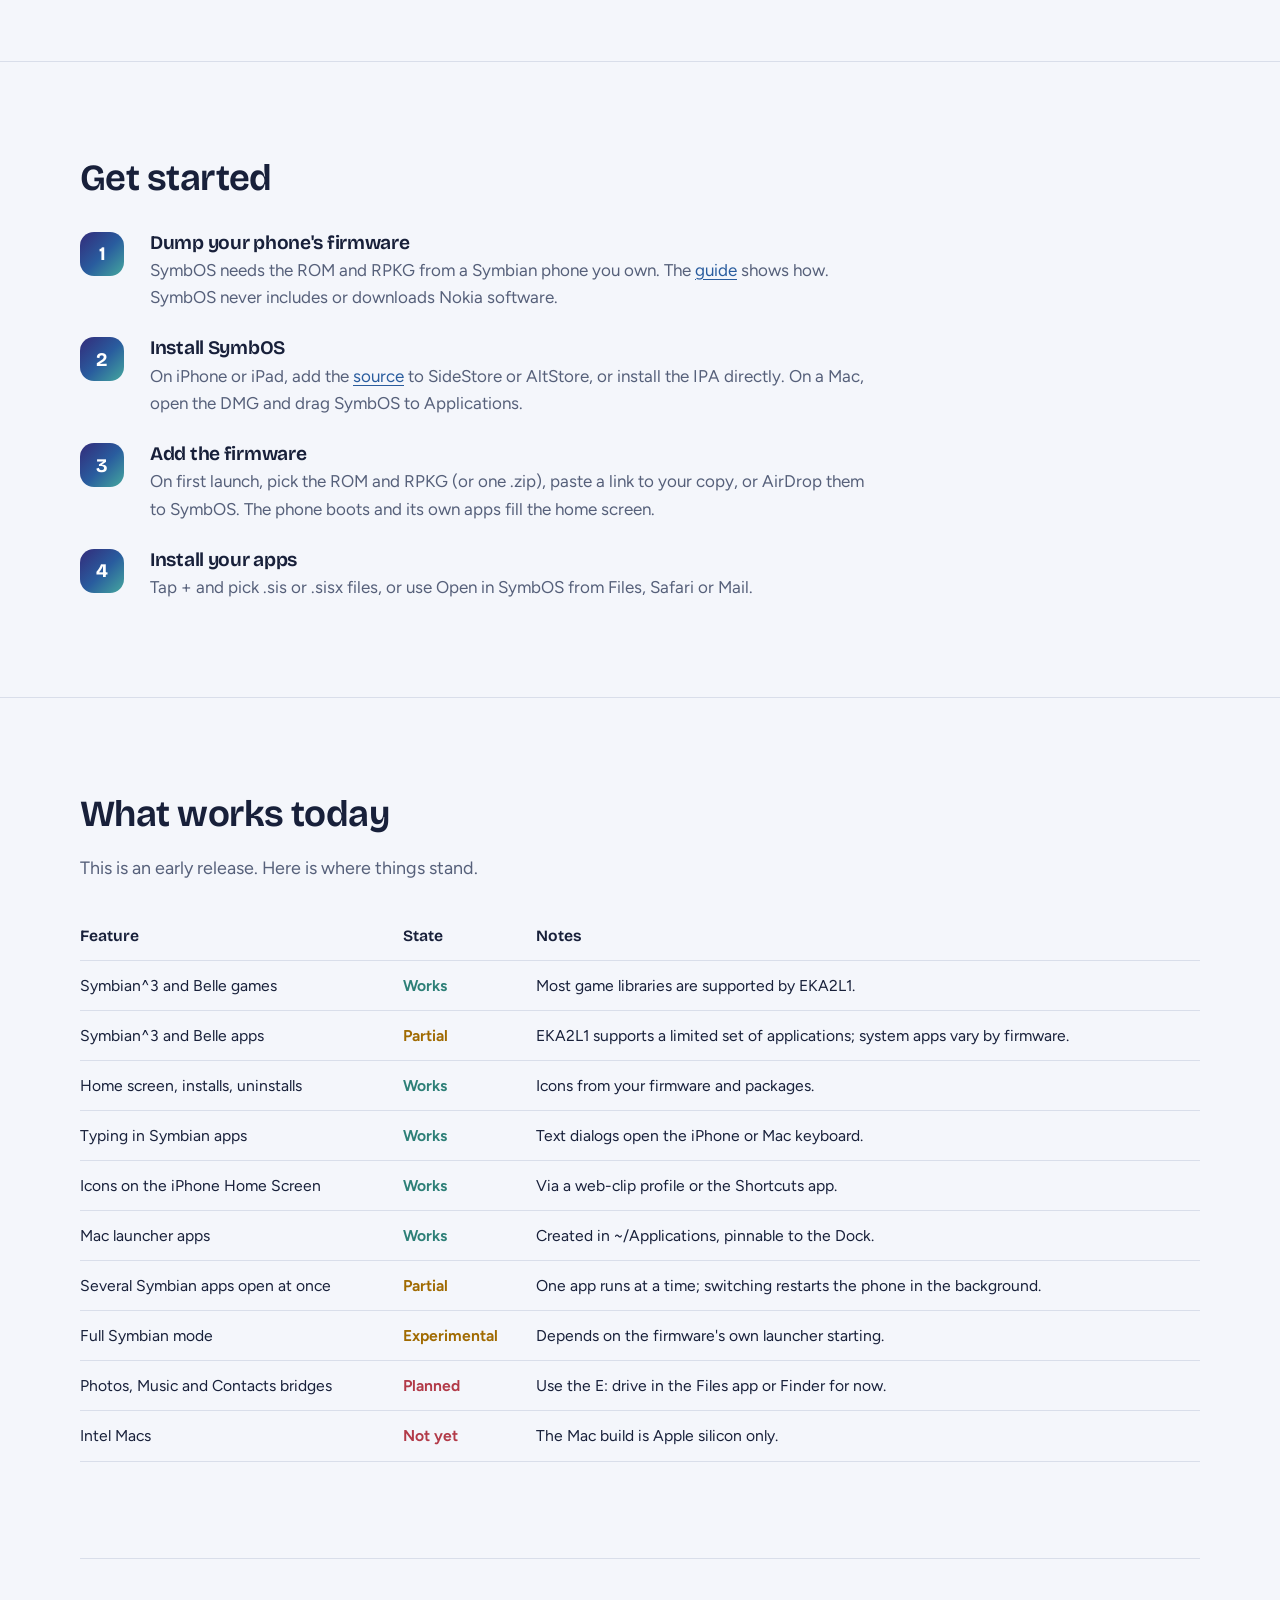
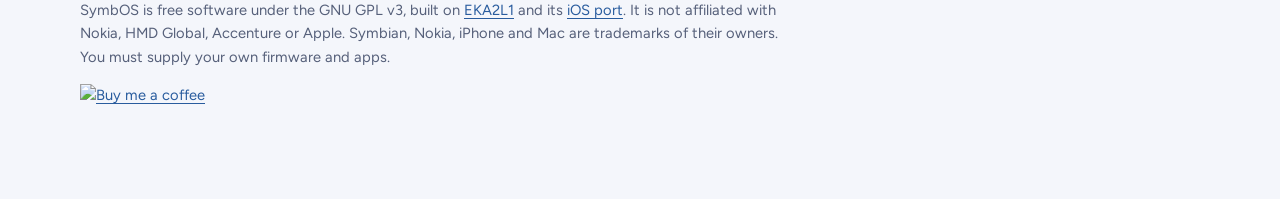
==== commit 39c7ef86: "Add Buy Me a Coffee support button" ====
--- a/site/index.html
+++ b/site/index.html
@@ -198,6 +198,7 @@
 
   <footer class="wrap site-footer">
     <p>SymbOS is free software under the GNU GPL v3, built on <a href="https://github.com/EKA2L1/EKA2L1">EKA2L1</a> and its <a href="https://github.com/mtwm1234/EKA2L1_IOS">iOS port</a>. It is not affiliated with Nokia, HMD Global, Accenture or Apple. Symbian, Nokia, iPhone and Mac are trademarks of their owners. You must supply your own firmware and apps.</p>
+    <p><a href="https://buymeacoffee.com/harkhowalia" target="_blank" rel="noopener"><img src="https://cdn.buymeacoffee.com/buttons/v2/default-orange.png" alt="Buy me a coffee" height="44" style="display:block"></a></p>
   </footer>
 
   <script src="app.js" defer></script>
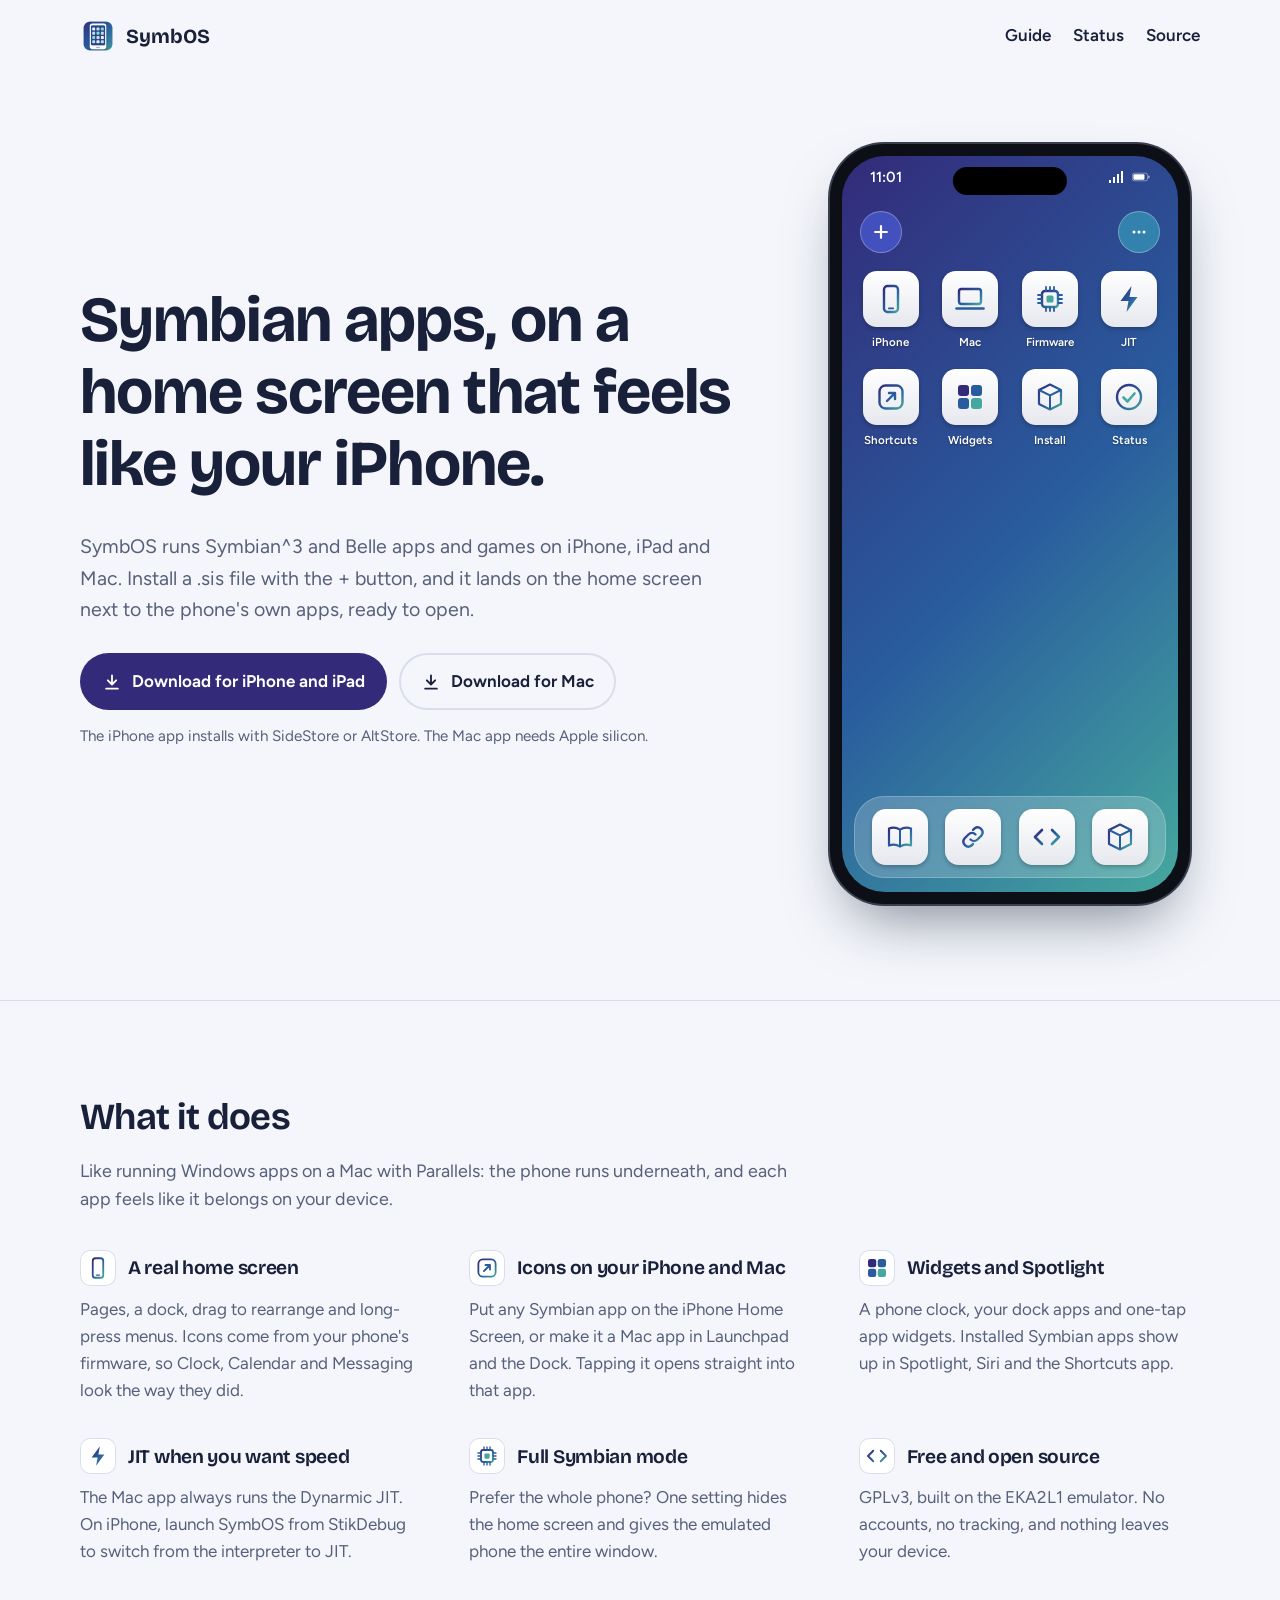
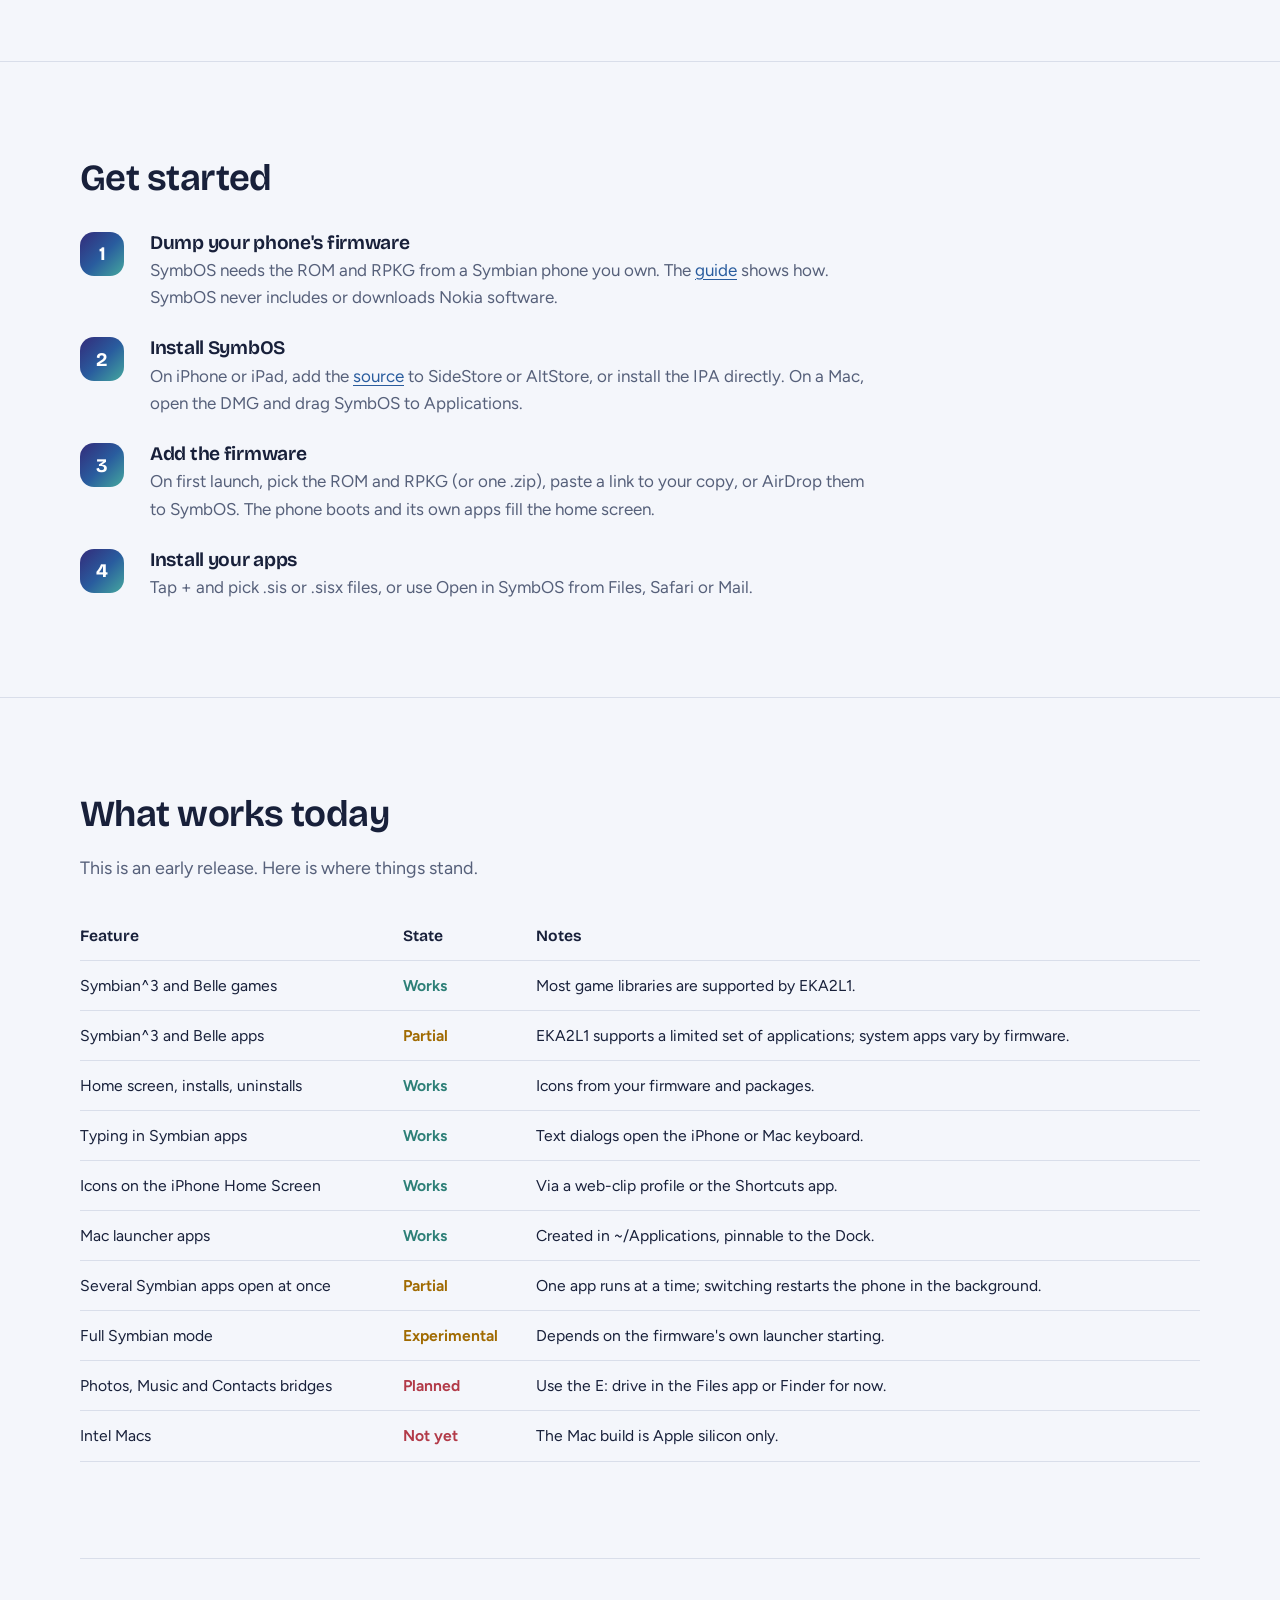
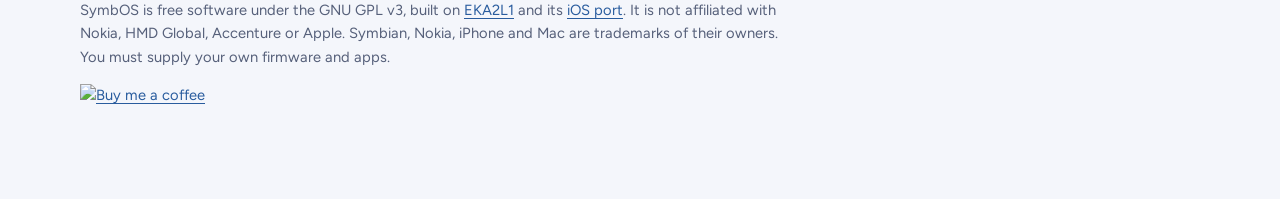
==== commit 7f01d067: "Improve website title and search/social meta tags" ====
--- a/site/index.html
+++ b/site/index.html
@@ -3,8 +3,15 @@
 <head>
   <meta charset="utf-8">
   <meta name="viewport" content="width=device-width, initial-scale=1">
-  <title>SymbOS · Symbian apps on iPhone, iPad and Mac</title>
-  <meta name="description" content="SymbOS runs Symbian^3 and Belle apps on iPhone, iPad and Mac from an iPhone-style home screen. Free and open source, built on EKA2L1.">
+  <title>SymbOS: Symbian Apps on iPhone, iPad and Mac (Nokia Emulator)</title>
+  <meta name="description" content="Run Nokia Symbian^3 and Belle apps and games (.sis, .sisx) on iPhone, iPad and Mac from an iPhone-style home screen. Free and open source, built on EKA2L1.">
+<link rel="canonical" href="https://harkhowalia-1.github.io/SymbOS/">
+<meta property="og:type" content="website">
+<meta property="og:title" content="SymbOS: Symbian Apps on iPhone, iPad and Mac (Nokia Emulator)">
+<meta property="og:description" content="Run Nokia Symbian^3 and Belle apps and games (.sis, .sisx) on iPhone, iPad and Mac from an iPhone-style home screen. Free and open source, built on EKA2L1.">
+<meta property="og:url" content="https://harkhowalia-1.github.io/SymbOS/">
+<meta property="og:image" content="https://harkhowalia-1.github.io/SymbOS/assets/icon-512.png">
+<meta name="twitter:card" content="summary_large_image">
   <meta name="theme-color" content="#332b7a">
   <link rel="icon" href="assets/favicon.png">
   <link rel="apple-touch-icon" href="assets/apple-touch-icon.png">
